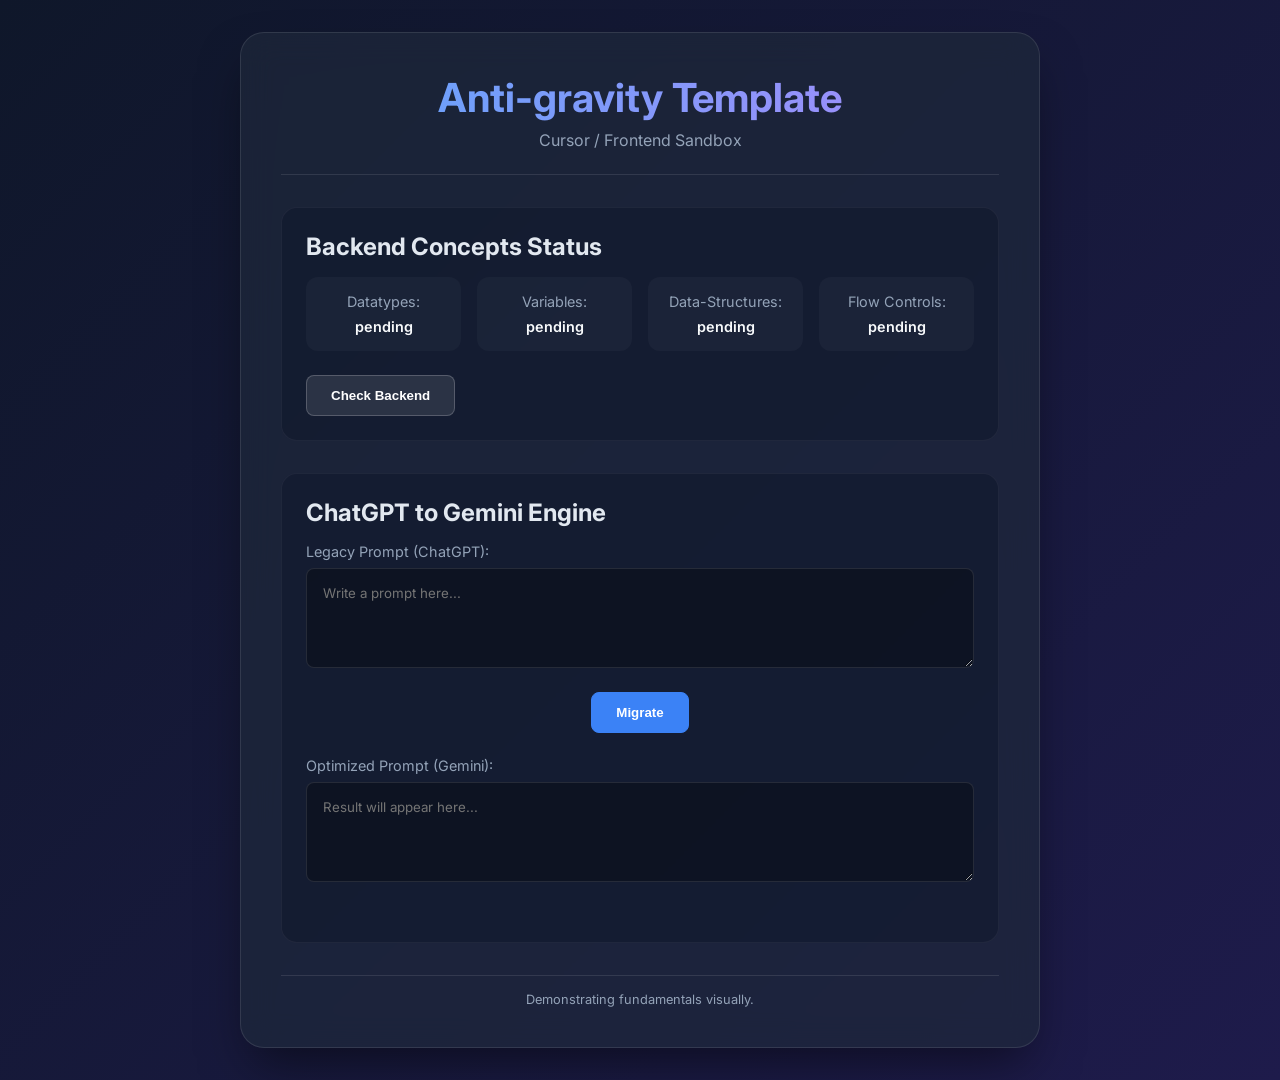
==== index.html @ 28885015 "Initial commit for mini python project concepts" ====
<!DOCTYPE html>
<html lang="en">
<head>
    <meta charset="UTF-8">
    <meta name="viewport" content="width=device-width, initial-scale=1.0">
    <title>Anti-gravity Template</title>
    <link rel="stylesheet" href="style.css">
    <link href="https://fonts.googleapis.com/css2?family=Inter:wght@300;400;600;700&display=swap" rel="stylesheet">
</head>
<body>
    <div class="glass-container">
        <header>
            <div class="logo">
                <h1>Anti-gravity Template</h1>
                <p>Cursor / Frontend Sandbox</p>
            </div>
        </header>
        
        <main>
            <!-- System Status Section -->
            <section class="card status-section">
                <h2>Backend Concepts Status</h2>
                <div class="status-grid" id="status-grid">
                    <div class="status-box">Datatypes: <span id="dt-status">pending</span></div>
                    <div class="status-box">Variables: <span id="v-status">pending</span></div>
                    <div class="status-box">Data-Structures: <span id="ds-status">pending</span></div>
                    <div class="status-box">Flow Controls: <span id="fc-status">pending</span></div>
                </div>
                <button id="check-status-btn" class="btn">Check Backend</button>
            </section>
            
            <!-- ChatGPT -> Gemini Migration Tool -->
            <section class="card migration-section">
                <h2>ChatGPT to Gemini Engine</h2>
                <div class="migration-container">
                    <div class="input-group">
                        <label for="old-prompt">Legacy Prompt (ChatGPT):</label>
                        <textarea id="old-prompt" placeholder="Write a prompt here..."></textarea>
                    </div>
                    <div class="action-row">
                        <button id="migrate-btn" class="btn primary">Migrate</button>
                    </div>
                    <div class="input-group">
                        <label for="new-prompt">Optimized Prompt (Gemini):</label>
                        <textarea id="new-prompt" readonly placeholder="Result will appear here..."></textarea>
                    </div>
                </div>
                <p id="migration-msg" class="message"></p>
            </section>
        </main>
        
        <footer>
            <p>Demonstrating fundamentals visually.</p>
        </footer>
    </div>
    <script src="app.js"></script>
</body>
</html>
---- style.css ----
:root {
    --bg-color: #0f172a;
    --card-bg: rgba(30, 41, 59, 0.7);
    --border-color: rgba(255, 255, 255, 0.1);
    --text-primary: #f8fafc;
    --text-secondary: #94a3b8;
    --accent: #3b82f6;
    --accent-hover: #2563eb;
    --success: #10b981;
}

* {
    box-sizing: border-box;
    margin: 0;
    padding: 0;
}

body {
    font-family: 'Inter', sans-serif;
    background: linear-gradient(135deg, #0f172a 0%, #1e1b4b 100%);
    color: var(--text-primary);
    min-height: 100vh;
    display: flex;
    justify-content: center;
    align-items: center;
    padding: 2rem;
}

.glass-container {
    background: var(--card-bg);
    backdrop-filter: blur(16px);
    -webkit-backdrop-filter: blur(16px);
    border: 1px solid var(--border-color);
    border-radius: 24px;
    padding: 2.5rem;
    width: 100%;
    max-width: 800px;
    box-shadow: 0 25px 50px -12px rgba(0, 0, 0, 0.5);
}

header {
    text-align: center;
    margin-bottom: 2rem;
    border-bottom: 1px solid var(--border-color);
    padding-bottom: 1.5rem;
}

h1 {
    font-size: 2.5rem;
    font-weight: 700;
    margin-bottom: 0.5rem;
    background: linear-gradient(90deg, #60a5fa, #a78bfa);
    -webkit-background-clip: text;
    -webkit-text-fill-color: transparent;
}

h2 {
    font-size: 1.5rem;
    margin-bottom: 1rem;
    color: #e2e8f0;
}

p {
    color: var(--text-secondary);
}

.card {
    background: rgba(15, 23, 42, 0.5);
    border-radius: 16px;
    padding: 1.5rem;
    margin-bottom: 2rem;
    border: 1px solid rgba(255, 255, 255, 0.05);
}

.status-grid {
    display: grid;
    grid-template-columns: repeat(auto-fit, minmax(150px, 1fr));
    gap: 1rem;
    margin-bottom: 1.5rem;
}

.status-box {
    background: rgba(255, 255, 255, 0.03);
    padding: 1rem;
    border-radius: 12px;
    font-size: 0.9rem;
    color: var(--text-secondary);
    display: flex;
    flex-direction: column;
    align-items: center;
}

.status-box span {
    font-weight: 600;
    color: var(--text-primary);
    margin-top: 0.5rem;
}

.status-box span.active {
    color: var(--success);
}

.btn {
    background: rgba(255, 255, 255, 0.1);
    border: 1px solid rgba(255, 255, 255, 0.2);
    color: white;
    padding: 0.75rem 1.5rem;
    border-radius: 8px;
    cursor: pointer;
    font-weight: 600;
    transition: all 0.2s ease;
}

.btn:hover {
    background: rgba(255, 255, 255, 0.2);
}

.btn.primary {
    background: var(--accent);
    border-color: var(--accent);
}

.btn.primary:hover {
    background: var(--accent-hover);
}

.migration-container {
    display: flex;
    flex-direction: column;
    gap: 1rem;
}

.input-group {
    display: flex;
    flex-direction: column;
    gap: 0.5rem;
}

label {
    font-size: 0.9rem;
    color: var(--text-secondary);
}

textarea {
    width: 100%;
    min-height: 100px;
    background: rgba(0, 0, 0, 0.3);
    border: 1px solid var(--border-color);
    border-radius: 8px;
    padding: 1rem;
    color: white;
    font-family: 'Inter', sans-serif;
    resize: vertical;
}

textarea:focus {
    outline: none;
    border-color: var(--accent);
}

.action-row {
    display: flex;
    justify-content: center;
    margin: 0.5rem 0;
}

.message {
    margin-top: 1rem;
    text-align: center;
    font-size: 0.9rem;
    min-height: 20px;
}

footer {
    text-align: center;
    margin-top: 2rem;
    font-size: 0.8rem;
    border-top: 1px solid var(--border-color);
    padding-top: 1rem;
}
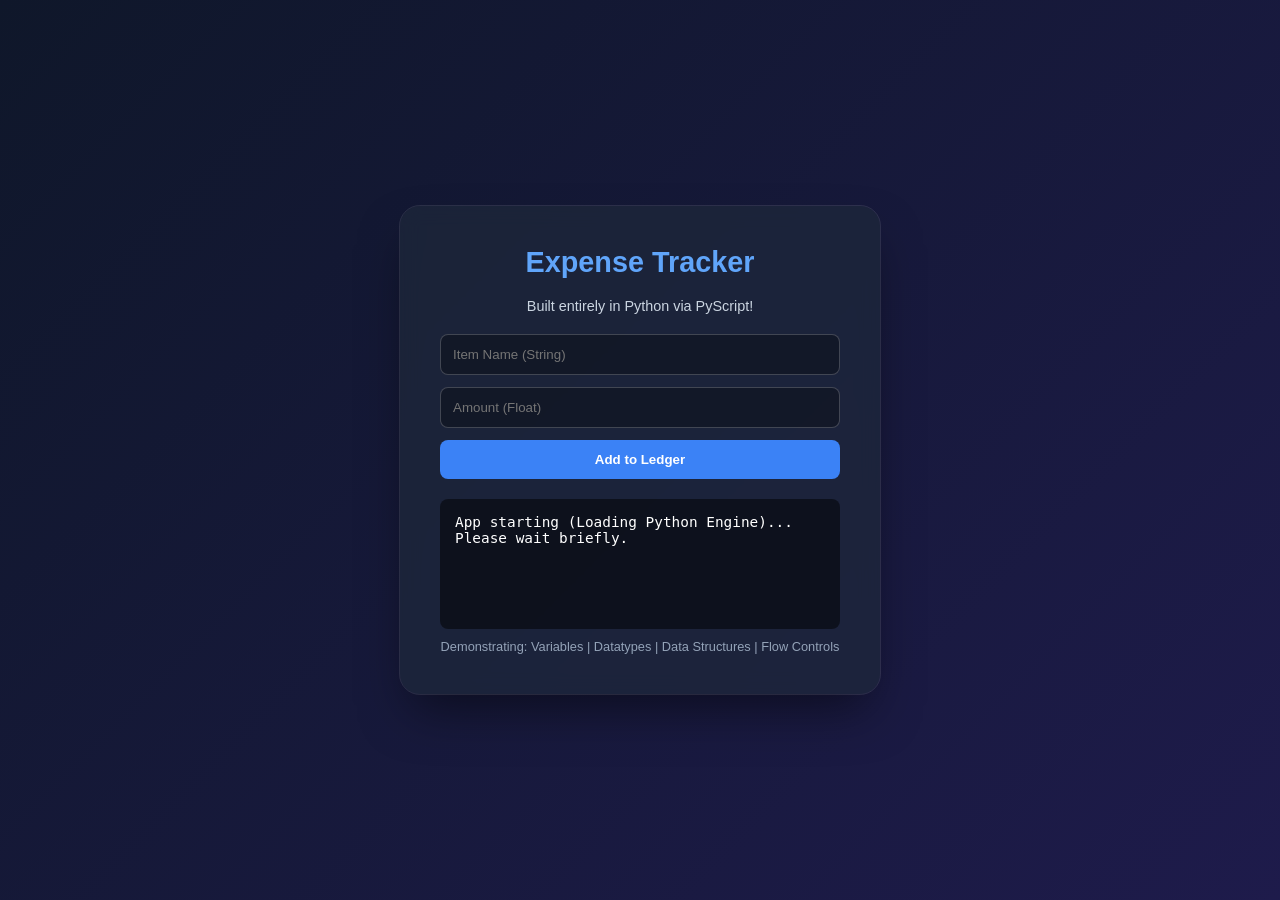
==== commit 4ed8f686: "Convert fully to PyScript Serverless Mini Project" ====
--- a/index.html
+++ b/index.html
@@ -1,58 +1,107 @@
 <!DOCTYPE html>
 <html lang="en">
+
 <head>
     <meta charset="UTF-8">
     <meta name="viewport" content="width=device-width, initial-scale=1.0">
-    <title>Anti-gravity Template</title>
-    <link rel="stylesheet" href="style.css">
-    <link href="https://fonts.googleapis.com/css2?family=Inter:wght@300;400;600;700&display=swap" rel="stylesheet">
+    <title>Python Mini Project - Expense Tracker</title>
+    <link rel="stylesheet" href="https://pyscript.net/latest/pyscript.css" />
+    <script defer src="https://pyscript.net/latest/pyscript.js"></script>
+    <style>
+        body {
+            font-family: 'Inter', sans-serif;
+            background: linear-gradient(135deg, #0f172a 0%, #1e1b4b 100%);
+            color: white;
+            display: flex;
+            justify-content: center;
+            align-items: center;
+            min-height: 100vh;
+            margin: 0;
+        }
+
+        .card {
+            background: rgba(30, 41, 59, 0.7);
+            backdrop-filter: blur(10px);
+            padding: 2.5rem;
+            border-radius: 20px;
+            outline: 1px solid rgba(255, 255, 255, 0.1);
+            width: 400px;
+            box-shadow: 0 25px 50px -12px rgba(0, 0, 0, 0.5);
+        }
+
+        h1 {
+            margin-top: 0;
+            font-size: 1.8rem;
+            color: #60a5fa;
+            text-align: center;
+        }
+
+        input {
+            width: 100%;
+            padding: 12px;
+            margin-bottom: 12px;
+            border-radius: 8px;
+            border: 1px solid rgba(255, 255, 255, 0.2);
+            background: rgba(0, 0, 0, 0.3);
+            color: white;
+            box-sizing: border-box;
+        }
+
+        button {
+            width: 100%;
+            padding: 12px;
+            background: #3b82f6;
+            color: white;
+            border: none;
+            border-radius: 8px;
+            font-weight: bold;
+            cursor: pointer;
+            transition: 0.2s;
+        }
+
+        button:hover {
+            background: #2563eb;
+        }
+
+        #output {
+            margin-top: 20px;
+            background: rgba(0, 0, 0, 0.5);
+            padding: 15px;
+            border-radius: 8px;
+            min-height: 100px;
+            font-family: monospace;
+            white-space: pre-wrap;
+            font-size: 0.9rem;
+        }
+
+        .badges p {
+            margin: 10px 0 0 0;
+            font-size: 0.8rem;
+            color: #94a3b8;
+            text-align: center;
+        }
+    </style>
 </head>
+
 <body>
-    <div class="glass-container">
-        <header>
-            <div class="logo">
-                <h1>Anti-gravity Template</h1>
-                <p>Cursor / Frontend Sandbox</p>
-            </div>
-        </header>
-        
-        <main>
-            <!-- System Status Section -->
-            <section class="card status-section">
-                <h2>Backend Concepts Status</h2>
-                <div class="status-grid" id="status-grid">
-                    <div class="status-box">Datatypes: <span id="dt-status">pending</span></div>
-                    <div class="status-box">Variables: <span id="v-status">pending</span></div>
-                    <div class="status-box">Data-Structures: <span id="ds-status">pending</span></div>
-                    <div class="status-box">Flow Controls: <span id="fc-status">pending</span></div>
-                </div>
-                <button id="check-status-btn" class="btn">Check Backend</button>
-            </section>
-            
-            <!-- ChatGPT -> Gemini Migration Tool -->
-            <section class="card migration-section">
-                <h2>ChatGPT to Gemini Engine</h2>
-                <div class="migration-container">
-                    <div class="input-group">
-                        <label for="old-prompt">Legacy Prompt (ChatGPT):</label>
-                        <textarea id="old-prompt" placeholder="Write a prompt here..."></textarea>
-                    </div>
-                    <div class="action-row">
-                        <button id="migrate-btn" class="btn primary">Migrate</button>
-                    </div>
-                    <div class="input-group">
-                        <label for="new-prompt">Optimized Prompt (Gemini):</label>
-                        <textarea id="new-prompt" readonly placeholder="Result will appear here..."></textarea>
-                    </div>
-                </div>
-                <p id="migration-msg" class="message"></p>
-            </section>
-        </main>
-        
-        <footer>
-            <p>Demonstrating fundamentals visually.</p>
-        </footer>
+    <div class="card">
+        <h1>Expense Tracker</h1>
+        <p style="text-align:center; font-size:0.9rem; color:#cbd5e1; margin-bottom: 20px;">Built entirely in Python via
+            PyScript!</p>
+
+        <input type="text" id="itemName" placeholder="Item Name (String)">
+        <input type="number" id="itemAmount" placeholder="Amount (Float)">
+        <button id="addBtn" py-click="add_item">Add to Ledger</button>
+
+        <div id="output">App starting (Loading Python Engine)... Please wait briefly.</div>
+
+        <div class="badges">
+            <p>Demonstrating: Variables | Datatypes | Data Structures | Flow Controls</p>
+        </div>
     </div>
-    <script src="app.js"></script>
+
+    <!-- Link to the main python logic -->
+    <py-script src="./main.py"></py-script>
 </body>
-</html>
+
+</html>
